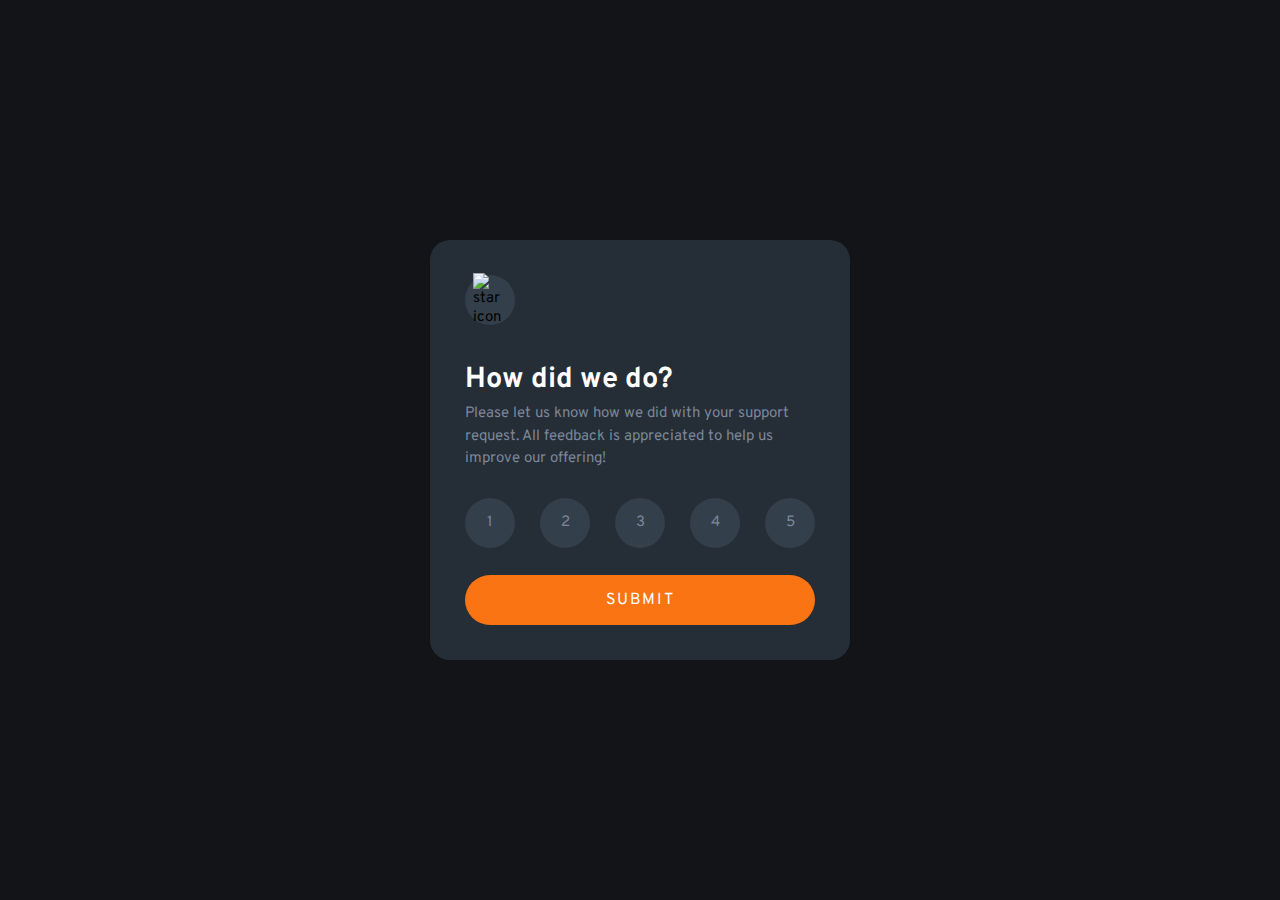
==== index.html @ 63da76e0 "Added index.html with component page mark-up. Added main.css with styles for component page." ====
<!DOCTYPE html>
<html lang="en">

<head>
  <meta charset="UTF-8">
  <meta http-equiv="X-UA-Compatible" content="IE=edge">
  <meta name="viewport" content="width=device-width, initial-scale=1.0">
  <link rel="stylesheet" href="./main.css">
  <link rel="icon" href="images/favicon-32x32.png" type="image/png">
  <script src="./main.js" defer></script>
  <title>Rate us!</title>
</head>

<body>
  <div class="card">
    <div class="image-star">
      <img src="./images/icon-star.svg" alt="star icon">
    </div>
    <div>
      <h1>How did we do?</h1>
      <p>Please let us know how we did with your support request. All feedback is appreciated to help us improve our
        offering!</p>
    </div>
    <div class="ratings">
      <button class="btn">1</button>
      <button class="btn">2</button>
      <button class="btn">3</button>
      <button class="btn">4</button>
      <button class="btn">5</button>
    </div>

    <input type="submit" name="submit" id="submit" value="SUBMIT">
  </div>
</body>

</html>
---- main.css ----
@import url('https://fonts.googleapis.com/css2?family=Overpass:wght@400;700&display=swap');

:root {
  --primary-orange: hsl(25, 97%, 53%);

  --neutral-white: hsl(0, 0%, 100%);
  --neutral-light-grey: hsl(217, 12%, 63%);
  --neutral-medium-grey: hsl(216, 12%, 54%);
  --neutral-dark-blue: hsl(213, 19%, 18%);
  --neutral-dark-blue-opaque: hsl(213, 19%, 25%);
  --neutral-very-dark-blue: hsl(216, 12%, 8%);
}

*,
*::before,
*::after {
  box-sizing: border-box;
  margin: 0;
  padding: 0;
}

body {
  font-family: 'Overpass', sans-serif;
  font-size: 15px;
  height: 100vh;
  display: flex;
  align-items: center;
  justify-content: center;

  background-color: var(--neutral-very-dark-blue);
}

button,
input,
select,
textarea {
  font-family: inherit;
  font-size: 100%;
}

/* Card */
.card {
  width: 420px;
  height: 420px;
  display: flex;
  flex-flow: column;
  justify-content: space-between;
  padding: 35px;

  background-color: var(--neutral-dark-blue);
  border-radius: 20px;
}

.image-star {
  display: flex;
  justify-content: center;
  align-items: center;
  background-color: var(--neutral-dark-blue-opaque);
  width: 50px;
  height: 50px;
  border-radius: 50%;
  padding: 8px;
  margin-bottom: 10px;
}

h1 {
  font-size: 1.8rem;
  font-weight: 700;
  color: var(--neutral-white);
  margin-bottom: 5px;
}

p {
  line-height: 1.5;
  font-weight: 400;
  color: var(--neutral-medium-grey);
}

.ratings {
  display: flex;
  justify-content: space-between;
}

.btn {
  background-color: var(--neutral-dark-blue-opaque);
  color: var(--neutral-medium-grey);
  border: none;
  outline: none;
  width: 50px;
  height: 50px;
  border-radius: 50%;
  transition: all 0.2s ease-in;
}

.btn:hover {
  cursor: pointer;
  background-color: var(--primary-orange);
  color: var(--neutral-white);
}

input[type='submit'] {
  height: 50px;
  border: none;
  outline: none;
  background-color: var(--primary-orange);
  color: var(--neutral-white);
  letter-spacing: 0.1em;
  font-size: 1rem;
  border-radius: 25px;
  transition: all 0.2s ease-in;
}

input[type='submit']:hover {
  background-color: var(--neutral-white);
  color: var(--primary-orange);
  cursor: pointer;
}

.selected,
.selected:hover {
  background-color: var(--neutral-light-grey);
  color: var(--neutral-white);
}
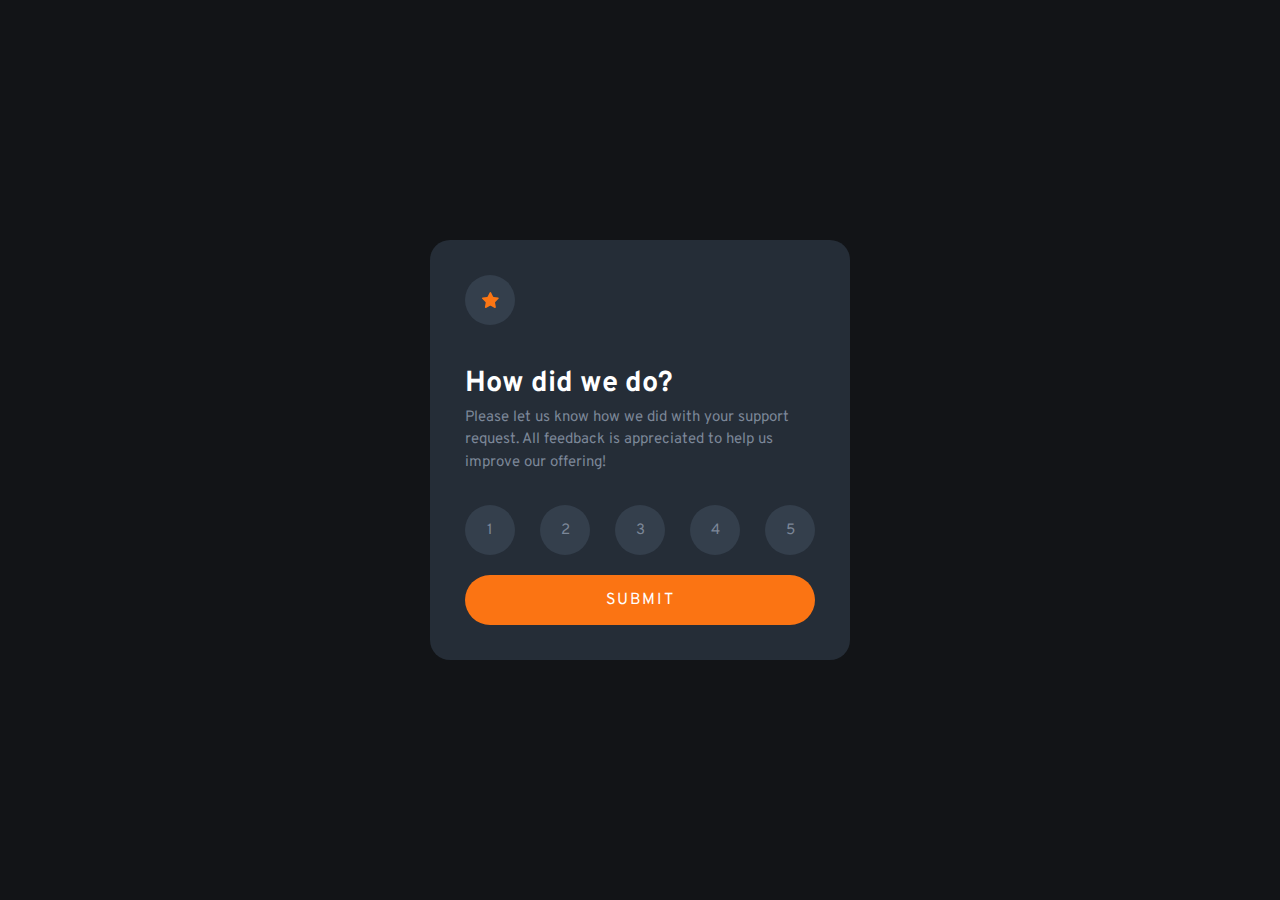
==== commit 4139e536: "Added a form to submit rating." ====
--- a/index.html
+++ b/index.html
@@ -21,15 +21,16 @@
       <p>Please let us know how we did with your support request. All feedback is appreciated to help us improve our
         offering!</p>
     </div>
-    <div class="ratings">
-      <button class="btn">1</button>
-      <button class="btn">2</button>
-      <button class="btn">3</button>
-      <button class="btn">4</button>
-      <button class="btn">5</button>
-    </div>
-
-    <input type="submit" name="submit" id="submit" value="SUBMIT">
+    <form action="./thank-you-state.html">
+      <div class="ratings">
+        <button class="btn">1</button>
+        <button class="btn">2</button>
+        <button class="btn">3</button>
+        <button class="btn">4</button>
+        <button class="btn">5</button>
+      </div>
+      <input type="submit" name="submit" id="submit" value="SUBMIT">
+    </form>
   </div>
 </body>
 
--- a/main.css
+++ b/main.css
@@ -90,6 +90,7 @@
   height: 50px;
   border-radius: 50%;
   transition: all 0.2s ease-in;
+  margin-bottom: 20px;
 }
 
 .btn:hover {
@@ -98,8 +99,13 @@
   color: var(--neutral-white);
 }
 
+form {
+  width: 100%;
+}
+
 input[type='submit'] {
   height: 50px;
+  width: 100%;
   border: none;
   outline: none;
   background-color: var(--primary-orange);
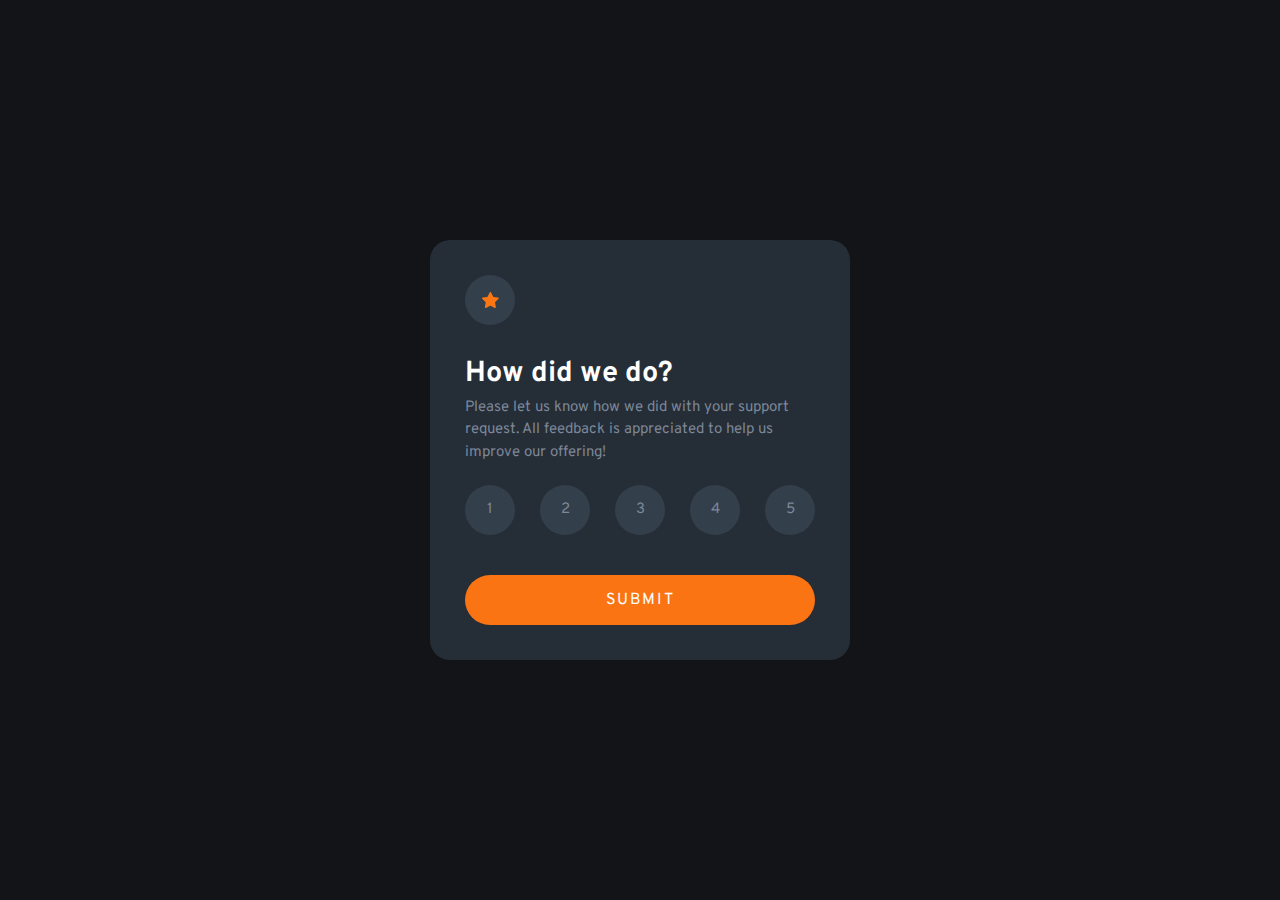
==== commit 0d82d268: "Add buttons for rating (1-5)" ====
--- a/index.html
+++ b/index.html
@@ -21,14 +21,14 @@
       <p>Please let us know how we did with your support request. All feedback is appreciated to help us improve our
         offering!</p>
     </div>
+    <div class="ratings">
+      <button class="btn">1</button>
+      <button class="btn">2</button>
+      <button class="btn">3</button>
+      <button class="btn">4</button>
+      <button class="btn">5</button>
+    </div>
     <form action="./thank-you-state.html">
-      <div class="ratings">
-        <button class="btn">1</button>
-        <button class="btn">2</button>
-        <button class="btn">3</button>
-        <button class="btn">4</button>
-        <button class="btn">5</button>
-      </div>
       <input type="submit" name="submit" id="submit" value="SUBMIT">
     </form>
   </div>
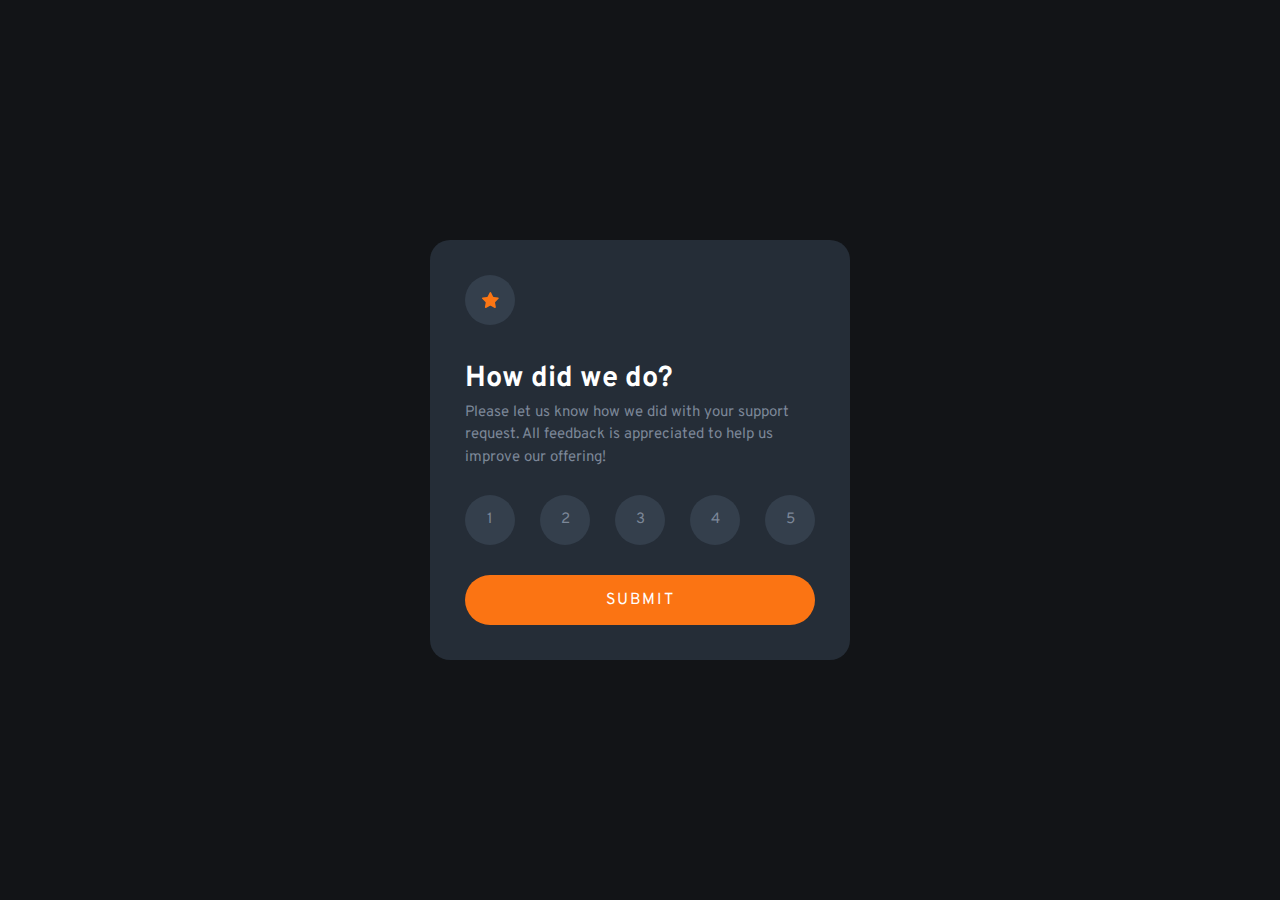
==== commit c09cdf73: "Refactor markup, style and logic for rating buttons" ====
--- a/index.html
+++ b/index.html
@@ -7,7 +7,6 @@
   <meta name="viewport" content="width=device-width, initial-scale=1.0">
   <link rel="stylesheet" href="./main.css">
   <link rel="icon" href="images/favicon-32x32.png" type="image/png">
-  <script src="./main.js" defer></script>
   <title>Rate us!</title>
 </head>
 
@@ -21,16 +20,23 @@
       <p>Please let us know how we did with your support request. All feedback is appreciated to help us improve our
         offering!</p>
     </div>
-    <div class="ratings">
-      <button class="btn">1</button>
-      <button class="btn">2</button>
-      <button class="btn">3</button>
-      <button class="btn">4</button>
-      <button class="btn">5</button>
+    <div>
+      <form action="./thank-you-state.html" method="GET">
+        <fieldset class="ratings">
+          <input class="radio-select" type="radio" name="rating" id="rating1" value="1">
+          <label class="rating-btn" for="rating1">1</label>
+          <input class="radio-select" type="radio" name="rating" id="rating2" value="2">
+          <label class="rating-btn" for="rating2">2</label>
+          <input class="radio-select" type="radio" name="rating" id="rating3" value="3">
+          <label class="rating-btn" for="rating3">3</label>
+          <input class="radio-select" type="radio" name="rating" id="rating4" value="4">
+          <label class="rating-btn" for="rating4">4</label>
+          <input class="radio-select" type="radio" name="rating" id="rating5" value="5">
+          <label class="rating-btn" for="rating5">5</label>
+        </fieldset>
+        <button type="submit" id="submit">SUBMIT</button>
+      </form>
     </div>
-    <form action="./thank-you-state.html">
-      <input type="submit" name="submit" id="submit" value="SUBMIT">
-    </form>
   </div>
 </body>
 
--- a/main.css
+++ b/main.css
@@ -38,7 +38,25 @@
   font-size: 100%;
 }
 
-/* Card */
+fieldset {
+  border: none;
+}
+
+h1 {
+  font-size: 1.8rem;
+  font-weight: 700;
+  color: var(--neutral-white);
+  margin-bottom: 5px;
+}
+
+p {
+  line-height: 1.5;
+  font-weight: 400;
+  color: var(--neutral-medium-grey);
+}
+
+/* CARD */
+
 .card {
   width: 420px;
   height: 420px;
@@ -63,47 +81,58 @@
   margin-bottom: 10px;
 }
 
-h1 {
-  font-size: 1.8rem;
-  font-weight: 700;
-  color: var(--neutral-white);
-  margin-bottom: 5px;
+/* Form styling */
+
+form {
+  width: 100%;
 }
 
-p {
-  line-height: 1.5;
-  font-weight: 400;
-  color: var(--neutral-medium-grey);
-}
+/* RATING */
 
 .ratings {
   display: flex;
   justify-content: space-between;
+  margin-bottom: 10px;
 }
 
-.btn {
+.radio-select {
+  width: 0;
+  height: 0;
+  opacity: 0;
+  position: absolute;
+  margin-left: -1000px;
+  -webkit-appearance: none;
+  -moz-appearance: none;
+  appearance: none;
+}
+
+.rating-btn {
   background-color: var(--neutral-dark-blue-opaque);
   color: var(--neutral-medium-grey);
-  border: none;
-  outline: none;
   width: 50px;
   height: 50px;
+  text-align: center;
+  padding-top: 15px;
   border-radius: 50%;
   transition: all 0.2s ease-in;
   margin-bottom: 20px;
 }
 
-.btn:hover {
+.radio-select:checked + .rating-btn {
+  background-color: var(--neutral-medium-grey);
+  color: var(--neutral-white);
+}
+
+.rating-btn:hover,
+.radio-select:checked + .rating-btn:hover {
   cursor: pointer;
   background-color: var(--primary-orange);
   color: var(--neutral-white);
 }
 
-form {
-  width: 100%;
-}
+/* SUBMIT button */
 
-input[type='submit'] {
+button[type='submit'] {
   height: 50px;
   width: 100%;
   border: none;
@@ -116,14 +145,8 @@
   transition: all 0.2s ease-in;
 }
 
-input[type='submit']:hover {
+button[type='submit']:hover {
   background-color: var(--neutral-white);
   color: var(--primary-orange);
   cursor: pointer;
 }
-
-.selected,
-.selected:hover {
-  background-color: var(--neutral-light-grey);
-  color: var(--neutral-white);
-}
